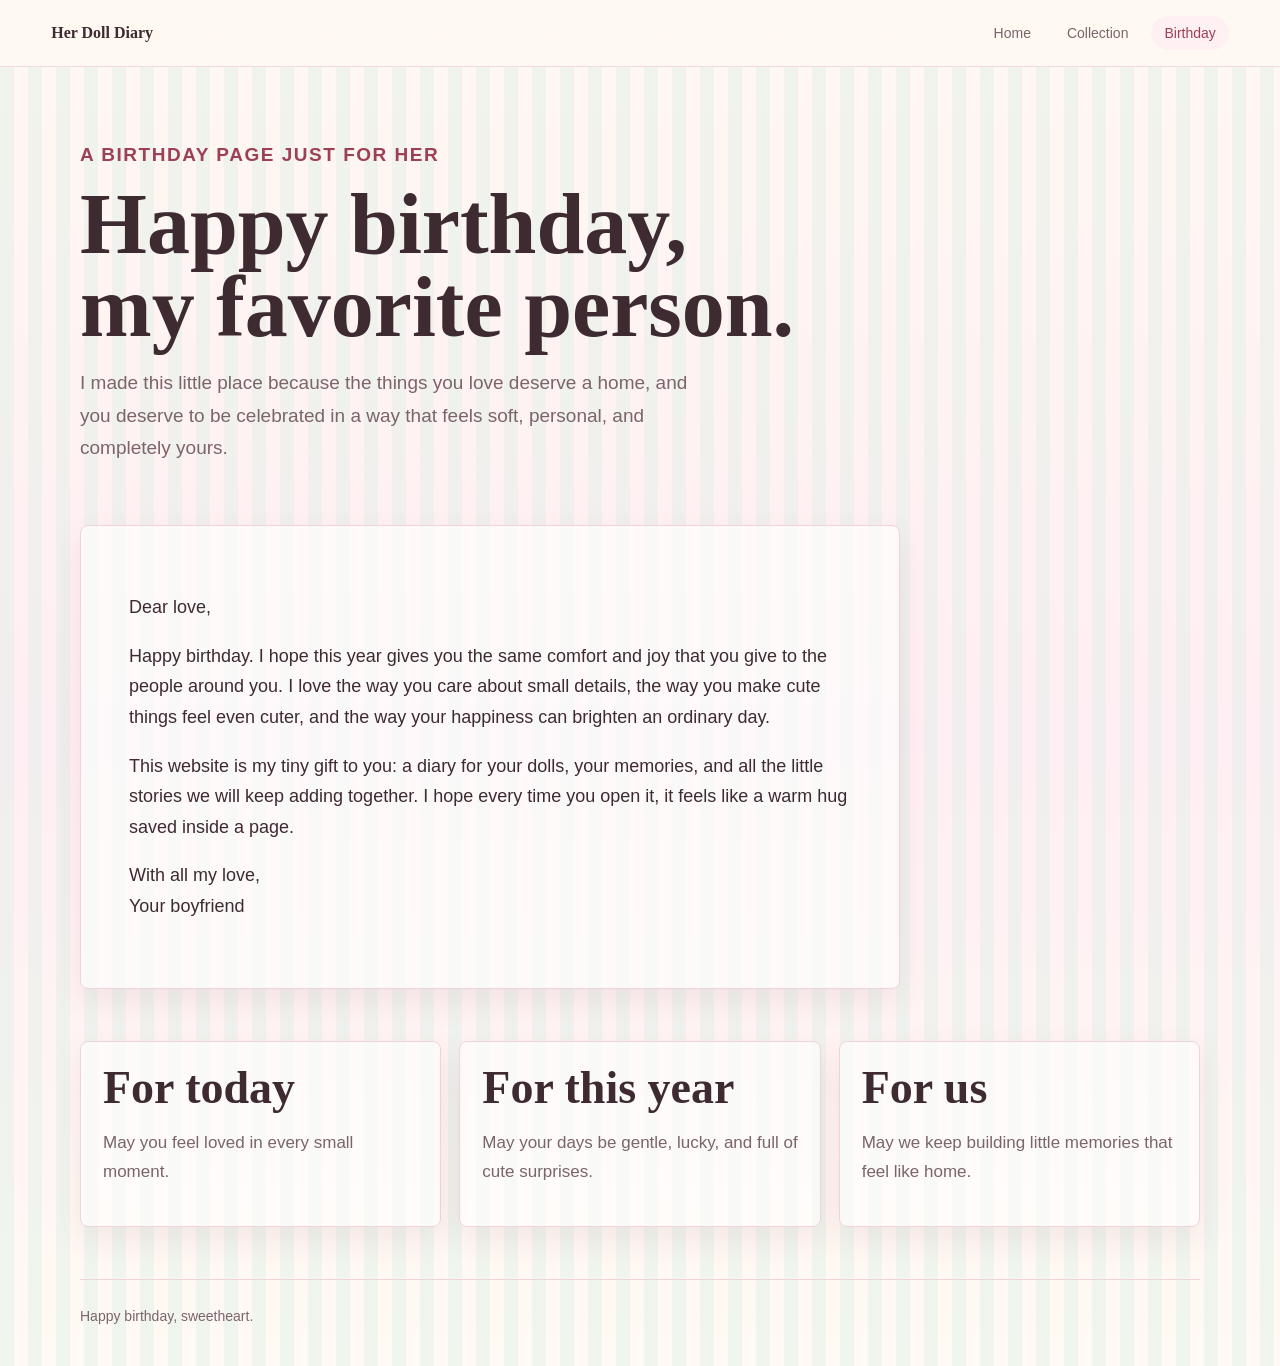
==== birthday.html @ 536805f7 "Add files via upload" ====
<!doctype html>
<html lang="en">
  <head>
    <meta charset="utf-8" />
    <meta name="viewport" content="width=device-width, initial-scale=1" />
    <title>Happy Birthday | Her Doll Diary</title>
    <link rel="stylesheet" href="./styles.css" />
  </head>
  <body>
    <header class="site-header">
      <a class="brand" href="./index.html">Her Doll Diary</a>
      <nav aria-label="Main navigation">
        <a href="./index.html">Home</a>
        <a href="./collection.html">Collection</a>
        <a aria-current="page" href="./birthday.html">Birthday</a>
      </nav>
    </header>

    <main>
      <section class="birthday-hero">
        <p class="eyebrow">A birthday page just for her</p>
        <h1>Happy birthday, my favorite person.</h1>
        <p>
          I made this little place because the things you love deserve a home,
          and you deserve to be celebrated in a way that feels soft, personal,
          and completely yours.
        </p>
      </section>

      <section class="letter">
        <p>Dear love,</p>
        <p>
          Happy birthday. I hope this year gives you the same comfort and joy
          that you give to the people around you. I love the way you care about
          small details, the way you make cute things feel even cuter, and the
          way your happiness can brighten an ordinary day.
        </p>
        <p>
          This website is my tiny gift to you: a diary for your dolls, your
          memories, and all the little stories we will keep adding together. I
          hope every time you open it, it feels like a warm hug saved inside a
          page.
        </p>
        <p>With all my love,<br />Your boyfriend</p>
      </section>

      <section class="wish-grid">
        <article>
          <h2>For today</h2>
          <p>May you feel loved in every small moment.</p>
        </article>
        <article>
          <h2>For this year</h2>
          <p>May your days be gentle, lucky, and full of cute surprises.</p>
        </article>
        <article>
          <h2>For us</h2>
          <p>May we keep building little memories that feel like home.</p>
        </article>
      </section>
    </main>

    <footer>
      Happy birthday, sweetheart.
    </footer>
  </body>
</html>
---- styles.css ----
:root {
  --rose: #df7f91;
  --rose-dark: #9d4055;
  --blush: #fff0f3;
  --cream: #fffaf3;
  --mint: #d8eee5;
  --ink: #3e2b31;
  --muted: #7b646a;
  --line: #efd4dc;
  --shadow: 0 18px 55px rgba(128, 69, 82, 0.16);
}

* {
  box-sizing: border-box;
}

body {
  margin: 0;
  color: var(--ink);
  font-family: Georgia, "Times New Roman", serif;
  background:
    linear-gradient(90deg, rgba(216, 238, 229, 0.38) 0 14px, transparent 14px),
    linear-gradient(#fff8f1, #ffeef3 54%, #fffaf3);
  background-size: 28px 100%, 100% 100%;
}

a {
  color: inherit;
}

.site-header {
  position: sticky;
  top: 0;
  z-index: 5;
  display: flex;
  align-items: center;
  justify-content: space-between;
  gap: 20px;
  padding: 16px clamp(18px, 4vw, 52px);
  border-bottom: 1px solid rgba(239, 212, 220, 0.8);
  background: rgba(255, 250, 243, 0.88);
  backdrop-filter: blur(14px);
}

.brand {
  font-weight: 700;
  text-decoration: none;
  letter-spacing: 0;
}

nav {
  display: flex;
  flex-wrap: wrap;
  gap: 10px;
  justify-content: flex-end;
}

nav a {
  border-radius: 999px;
  padding: 9px 13px;
  color: var(--muted);
  text-decoration: none;
  font-family: Arial, sans-serif;
  font-size: 14px;
}

nav a[aria-current="page"] {
  background: var(--blush);
  color: var(--rose-dark);
}

main {
  width: min(1120px, calc(100% - 32px));
  margin: 0 auto;
}

.hero {
  min-height: calc(100vh - 73px);
  display: grid;
  grid-template-columns: minmax(0, 1fr) minmax(300px, 0.86fr);
  gap: clamp(28px, 6vw, 72px);
  align-items: center;
  padding: 52px 0 76px;
}

.hero-copy,
.page-intro,
.birthday-hero {
  max-width: 720px;
}

.eyebrow {
  margin: 0 0 12px;
  color: var(--rose-dark);
  font-family: Arial, sans-serif;
  font-size: 13px;
  font-weight: 700;
  letter-spacing: 0.08em;
  text-transform: uppercase;
}

h1,
h2,
h3,
p {
  overflow-wrap: anywhere;
}

h1 {
  margin: 0;
  font-size: clamp(42px, 7vw, 86px);
  line-height: 0.96;
  letter-spacing: 0;
}

h2 {
  margin: 0;
  font-size: clamp(28px, 4vw, 46px);
  line-height: 1.05;
}

h3 {
  margin: 0 0 10px;
  font-size: 23px;
}

p {
  color: var(--muted);
  font-family: Arial, sans-serif;
  font-size: 17px;
  line-height: 1.7;
}

.hero-copy > p:not(.eyebrow),
.page-intro > p,
.birthday-hero > p {
  max-width: 630px;
  font-size: 19px;
}

.hero-actions,
.studio-actions,
.collection-tools {
  display: flex;
  flex-wrap: wrap;
  gap: 12px;
  align-items: center;
  margin-top: 28px;
}

.edit-toggle {
  margin-top: 18px;
}

.editor-area[hidden] {
  display: none;
}

.button,
button {
  display: inline-flex;
  min-height: 44px;
  align-items: center;
  justify-content: center;
  border: 1px solid var(--line);
  border-radius: 8px;
  padding: 10px 16px;
  cursor: pointer;
  font-family: Arial, sans-serif;
  font-size: 15px;
  font-weight: 700;
  text-decoration: none;
}

.primary {
  border-color: var(--rose);
  background: var(--rose);
  color: white;
}

.ghost {
  background: rgba(255, 255, 255, 0.62);
  color: var(--rose-dark);
}

.danger {
  background: #fff;
  color: #9b2f3d;
}

.shelf-scene {
  min-height: 520px;
  position: relative;
  border: 1px solid var(--line);
  border-radius: 8px;
  overflow: hidden;
  background:
    linear-gradient(rgba(255, 255, 255, 0.5), rgba(255, 240, 243, 0.7)),
    repeating-linear-gradient(0deg, transparent 0 31px, rgba(223, 127, 145, 0.12) 31px 32px),
    var(--cream);
  box-shadow: var(--shadow);
}

.paper-note {
  position: absolute;
  top: 44px;
  left: 38px;
  width: 160px;
  padding: 20px;
  border: 1px solid #efd7bf;
  border-radius: 4px;
  transform: rotate(-4deg);
  background: #fff8d8;
  box-shadow: 0 10px 24px rgba(104, 77, 44, 0.12);
}

.paper-note span,
.paper-note strong {
  display: block;
}

.paper-note span {
  color: var(--muted);
  font-family: Arial, sans-serif;
}

.paper-note strong {
  margin-top: 6px;
  font-size: 28px;
}

.shelf {
  position: absolute;
  right: 34px;
  bottom: 62px;
  left: 34px;
  height: 190px;
  border-bottom: 18px solid #d49a78;
}

.doll-shape {
  position: absolute;
  bottom: 18px;
  width: 116px;
  height: 146px;
  border: 2px solid rgba(62, 43, 49, 0.12);
  border-radius: 48% 48% 42% 42%;
  background: #fff;
  box-shadow: 0 12px 24px rgba(128, 69, 82, 0.12);
}

.doll-shape::before,
.doll-shape::after {
  content: "";
  position: absolute;
  background: var(--ink);
}

.doll-shape::before {
  top: 52px;
  left: 34px;
  width: 9px;
  height: 9px;
  border-radius: 50%;
  box-shadow: 38px 0 0 var(--ink);
}

.doll-shape::after {
  top: 78px;
  left: 48px;
  width: 21px;
  height: 10px;
  border-bottom: 3px solid var(--ink);
  border-radius: 50%;
  background: transparent;
}

.bunny {
  left: 16px;
  background: #fff3f6;
}

.bunny .ears,
.bunny::marker {
  display: none;
}

.bunny {
  --ear-color: #fff3f6;
}

.bunny::before {
  box-shadow: 38px 0 0 var(--ink), -8px -70px 0 22px var(--ear-color), 46px -70px 0 22px var(--ear-color);
}

.bear {
  left: 50%;
  transform: translateX(-50%);
  background: #f2ddc9;
}

.bear::before {
  box-shadow: 38px 0 0 var(--ink), -16px -40px 0 24px #f2ddc9, 54px -40px 0 24px #f2ddc9;
}

.cat {
  right: 16px;
  background: #e0f0e8;
}

.cat {
  clip-path: polygon(10% 20%, 24% 0, 40% 18%, 60% 18%, 76% 0, 90% 20%, 100% 100%, 0 100%);
}

.bio-section,
.studio,
.letter,
.wish-grid,
.preview-grid {
  margin: 0 0 52px;
}

.bio-section {
  display: grid;
  grid-template-columns: 0.8fr 1.2fr;
  gap: 32px;
  align-items: start;
  padding: 38px 0;
  border-top: 1px solid var(--line);
  border-bottom: 1px solid var(--line);
}

.preview-grid,
.wish-grid,
.doll-grid {
  display: grid;
  grid-template-columns: repeat(3, minmax(0, 1fr));
  gap: 18px;
}

.preview-grid article,
.wish-grid article,
.doll-card,
.studio-panel,
.preview-panel,
.letter {
  border: 1px solid var(--line);
  border-radius: 8px;
  background: rgba(255, 255, 255, 0.62);
  box-shadow: 0 12px 32px rgba(128, 69, 82, 0.09);
}

.preview-grid article,
.wish-grid article,
.doll-card {
  padding: 22px;
}

.card-icon {
  display: inline-flex;
  margin-bottom: 18px;
  color: var(--rose-dark);
  font-family: Arial, sans-serif;
  font-weight: 800;
}

.page-intro,
.birthday-hero {
  padding: 72px 0 42px;
}

.studio {
  display: grid;
  grid-template-columns: minmax(0, 1.18fr) minmax(280px, 0.82fr);
  gap: 18px;
}

.studio-panel,
.preview-panel {
  padding: 24px;
}

label {
  display: grid;
  gap: 8px;
  margin-top: 16px;
  color: var(--rose-dark);
  font-family: Arial, sans-serif;
  font-size: 14px;
  font-weight: 700;
}

input,
textarea {
  width: 100%;
  border: 1px solid var(--line);
  border-radius: 8px;
  padding: 12px 13px;
  color: var(--ink);
  background: #fff;
  font: 15px Arial, sans-serif;
}

textarea {
  resize: vertical;
}

.field-row {
  display: grid;
  grid-template-columns: 1fr 1fr;
  gap: 12px;
}

.photo-preview,
.doll-photo {
  display: grid;
  place-items: center;
  overflow: hidden;
  border: 1px dashed #e3b7c2;
  border-radius: 8px;
  background:
    linear-gradient(135deg, rgba(255, 240, 243, 0.8), rgba(216, 238, 229, 0.62)),
    #fff;
}

.photo-preview {
  min-height: 330px;
}

.photo-preview span,
.doll-photo span {
  color: var(--muted);
  font-family: Arial, sans-serif;
  font-weight: 700;
}

.photo-preview img,
.doll-photo img {
  width: 100%;
  height: 100%;
  object-fit: cover;
}

.collection-tools {
  margin-bottom: 42px;
}

.file-button input {
  display: none;
}

.section-heading {
  margin-bottom: 18px;
}

.doll-card {
  display: grid;
  gap: 14px;
}

.doll-photo {
  aspect-ratio: 1;
}

.doll-card h3 {
  margin-bottom: 0;
}

.doll-card p {
  margin: 0;
  font-size: 15px;
}

.letter {
  max-width: 820px;
  padding: clamp(24px, 5vw, 48px);
}

.letter p {
  color: var(--ink);
  font-size: 18px;
}

footer {
  width: min(1120px, calc(100% - 32px));
  margin: 52px auto 0;
  padding: 28px 0 42px;
  border-top: 1px solid var(--line);
  color: var(--muted);
  font-family: Arial, sans-serif;
  font-size: 14px;
}

@media (max-width: 820px) {
  .site-header,
  .hero,
  .bio-section,
  .studio {
    grid-template-columns: 1fr;
  }

  .site-header {
    display: grid;
    justify-items: start;
  }

  nav {
    justify-content: flex-start;
  }

  .hero {
    min-height: auto;
    padding-top: 38px;
  }

  .shelf-scene {
    min-height: 430px;
  }

  .preview-grid,
  .wish-grid,
  .doll-grid {
    grid-template-columns: 1fr;
  }

  .field-row {
    grid-template-columns: 1fr;
  }

  h1 {
    font-size: clamp(38px, 13vw, 58px);
  }
}
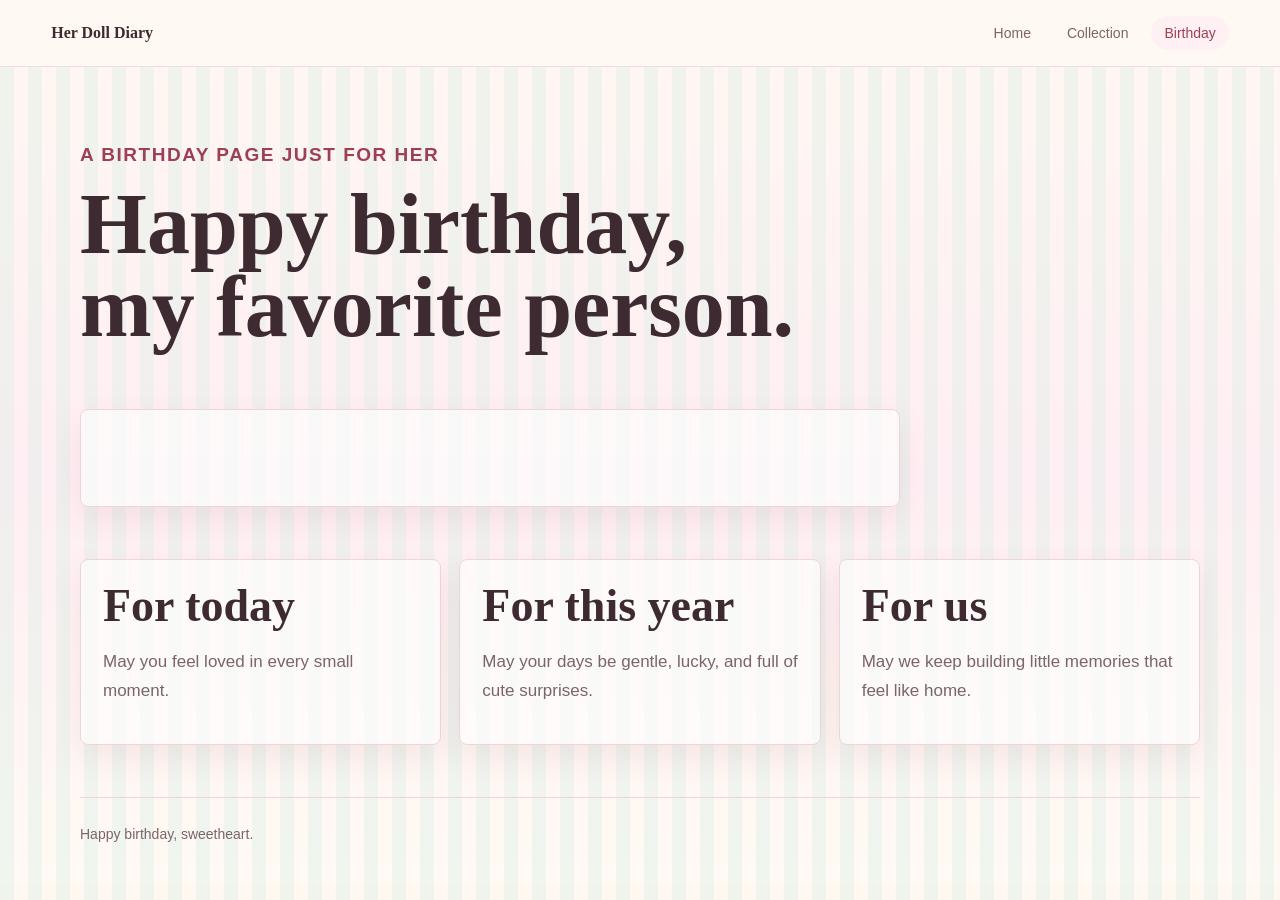
==== commit 509b02b1: "Add files via upload" ====
--- a/birthday.html
+++ b/birthday.html
@@ -8,7 +8,7 @@
   </head>
   <body>
     <header class="site-header">
-      <a class="brand" href="./index.html">Her Doll Diary</a>
+      <a class="brand" href="./index.html" id="siteTitle">Her Doll Diary</a>
       <nav aria-label="Main navigation">
         <a href="./index.html">Home</a>
         <a href="./collection.html">Collection</a>
@@ -18,30 +18,12 @@
 
     <main>
       <section class="birthday-hero">
-        <p class="eyebrow">A birthday page just for her</p>
-        <h1>Happy birthday, my favorite person.</h1>
-        <p>
-          I made this little place because the things you love deserve a home,
-          and you deserve to be celebrated in a way that feels soft, personal,
-          and completely yours.
-        </p>
+        <p class="eyebrow" id="birthdayEyebrow">A birthday page just for her</p>
+        <h1 id="birthdayHeadline">Happy birthday, my favorite person.</h1>
+        <p id="birthdayIntro"></p>
       </section>
 
-      <section class="letter">
-        <p>Dear love,</p>
-        <p>
-          Happy birthday. I hope this year gives you the same comfort and joy
-          that you give to the people around you. I love the way you care about
-          small details, the way you make cute things feel even cuter, and the
-          way your happiness can brighten an ordinary day.
-        </p>
-        <p>
-          This website is my tiny gift to you: a diary for your dolls, your
-          memories, and all the little stories we will keep adding together. I
-          hope every time you open it, it feels like a warm hug saved inside a
-          page.
-        </p>
-        <p>With all my love,<br />Your boyfriend</p>
+      <section class="letter" id="birthdayLetter"></section>
       </section>
 
       <section class="wish-grid">
@@ -63,5 +45,29 @@
     <footer>
       Happy birthday, sweetheart.
     </footer>
+    <script src="./content/content.js"></script>
+    <script>
+      (async () => {
+        try {
+          const site = await window.DollDiaryContent.loadJson("./content/site.json");
+          window.DollDiaryContent.setText("#siteTitle", site.siteTitle);
+          window.DollDiaryContent.setText("#birthdayEyebrow", site.birthdayEyebrow);
+          window.DollDiaryContent.setText("#birthdayHeadline", site.birthdayHeadline);
+          window.DollDiaryContent.setText("#birthdayIntro", site.birthdayIntro);
+
+          const letter = document.querySelector("#birthdayLetter");
+          if (!letter) return;
+
+          const paras = Array.isArray(site.birthdayLetter) ? site.birthdayLetter : [];
+          const signature1 = site.signatureLine1 || "";
+          const signature2 = site.signatureLine2 || "";
+
+          letter.innerHTML = [
+            ...paras.map((p) => `<p>${String(p)}</p>`),
+            `<p>${signature1 ? String(signature1) : ""}${signature2 ? `<br />${String(signature2)}` : ""}</p>`
+          ].join("");
+        } catch {}
+      })();
+    </script>
   </body>
 </html>
--- a/styles.css
+++ b/styles.css
@@ -330,6 +330,22 @@
   border-bottom: 1px solid var(--line);
 }
 
+.bio-right {
+  display: grid;
+  gap: 16px;
+}
+
+.bio-photo {
+  width: 100%;
+  max-width: 520px;
+  aspect-ratio: 4 / 3;
+  object-fit: cover;
+  border-radius: 8px;
+  border: 1px solid var(--line);
+  box-shadow: 0 12px 32px rgba(128, 69, 82, 0.09);
+  background: rgba(255, 255, 255, 0.62);
+}
+
 .preview-grid,
 .wish-grid,
 .doll-grid {
@@ -523,6 +539,10 @@
     grid-template-columns: 1fr;
   }
 
+  .bio-photo {
+    max-width: 100%;
+  }
+
   .field-row {
     grid-template-columns: 1fr;
   }
